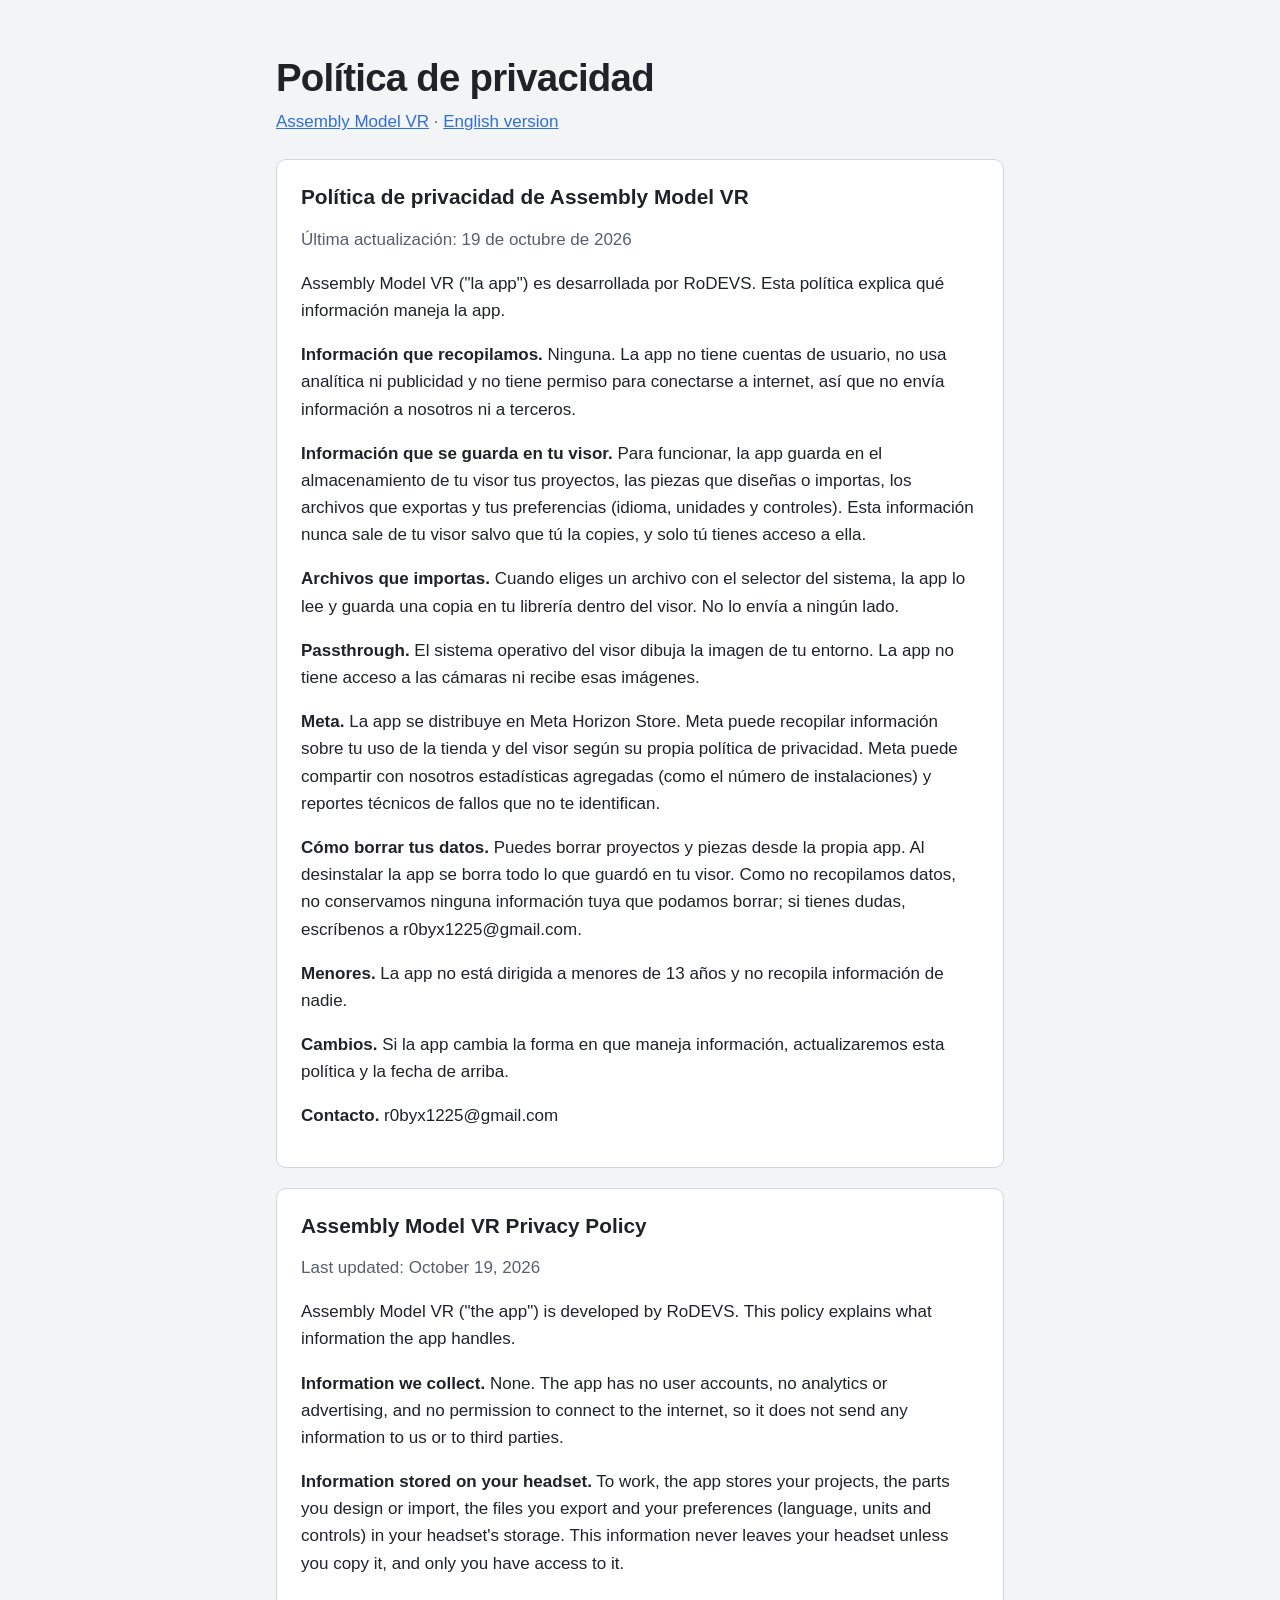
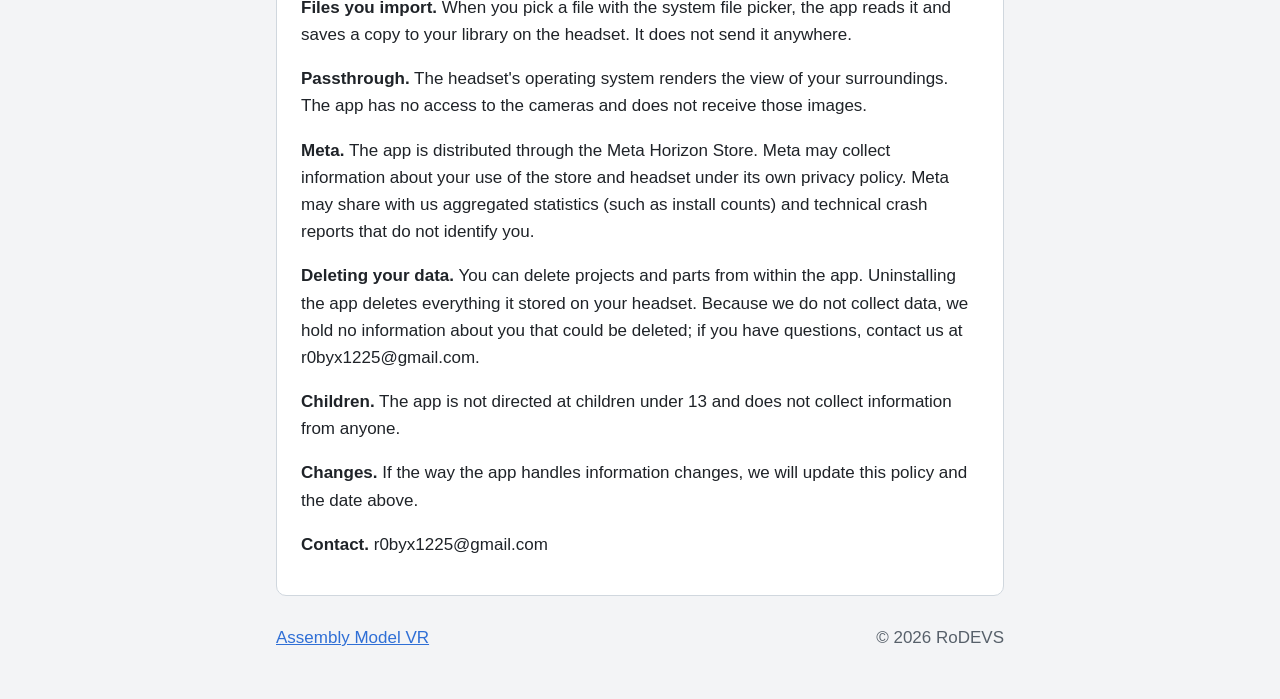
==== privacidad.html @ 55c7a37a "Sitio de Assembly Model VR: página de la app, soporte y política de privacidad Co-Authored-By: Claud" ====
<!doctype html>
<html lang="es">
<head>
<meta charset="utf-8">
<meta name="viewport" content="width=device-width, initial-scale=1">
<title>Privacidad · Assembly Model VR</title>
<meta name="description" content="Política de privacidad de Assembly Model VR / Assembly Model VR privacy policy.">
<link rel="stylesheet" href="estilo.css">
</head>
<body>
<!-- Generado desde docs/meta-horizon/06-privacidad.md con tools/generar-privacidad.py: edita allá y vuelve a generar. -->
<header>
  <h1>Política de privacidad</h1>
  <p class="plataforma"><a href="index.html">Assembly Model VR</a> · <a href="#en">English version</a></p>
</header>
<main>
<section lang="es">
  <h2>Política de privacidad de Assembly Model VR</h2>
  <p class="fecha">Última actualización: 19 de octubre de 2026</p>
  <p>Assembly Model VR ("la app") es desarrollada por RoDEVS. Esta política explica qué información maneja la app.</p>
  <p><strong>Información que recopilamos.</strong> Ninguna. La app no tiene cuentas de usuario, no usa analítica ni publicidad y no tiene permiso para conectarse a internet, así que no envía información a nosotros ni a terceros.</p>
  <p><strong>Información que se guarda en tu visor.</strong> Para funcionar, la app guarda en el almacenamiento de tu visor tus proyectos, las piezas que diseñas o importas, los archivos que exportas y tus preferencias (idioma, unidades y controles). Esta información nunca sale de tu visor salvo que tú la copies, y solo tú tienes acceso a ella.</p>
  <p><strong>Archivos que importas.</strong> Cuando eliges un archivo con el selector del sistema, la app lo lee y guarda una copia en tu librería dentro del visor. No lo envía a ningún lado.</p>
  <p><strong>Passthrough.</strong> El sistema operativo del visor dibuja la imagen de tu entorno. La app no tiene acceso a las cámaras ni recibe esas imágenes.</p>
  <p><strong>Meta.</strong> La app se distribuye en Meta Horizon Store. Meta puede recopilar información sobre tu uso de la tienda y del visor según su propia política de privacidad. Meta puede compartir con nosotros estadísticas agregadas (como el número de instalaciones) y reportes técnicos de fallos que no te identifican.</p>
  <p><strong>Cómo borrar tus datos.</strong> Puedes borrar proyectos y piezas desde la propia app. Al desinstalar la app se borra todo lo que guardó en tu visor. Como no recopilamos datos, no conservamos ninguna información tuya que podamos borrar; si tienes dudas, escríbenos a r0byx1225@gmail.com.</p>
  <p><strong>Menores.</strong> La app no está dirigida a menores de 13 años y no recopila información de nadie.</p>
  <p><strong>Cambios.</strong> Si la app cambia la forma en que maneja información, actualizaremos esta política y la fecha de arriba.</p>
  <p><strong>Contacto.</strong> r0byx1225@gmail.com</p>
</section>
<div id="en"></div>
<section lang="en">
  <h2>Assembly Model VR Privacy Policy</h2>
  <p class="fecha">Last updated: October 19, 2026</p>
  <p>Assembly Model VR ("the app") is developed by RoDEVS. This policy explains what information the app handles.</p>
  <p><strong>Information we collect.</strong> None. The app has no user accounts, no analytics or advertising, and no permission to connect to the internet, so it does not send any information to us or to third parties.</p>
  <p><strong>Information stored on your headset.</strong> To work, the app stores your projects, the parts you design or import, the files you export and your preferences (language, units and controls) in your headset's storage. This information never leaves your headset unless you copy it, and only you have access to it.</p>
  <p><strong>Files you import.</strong> When you pick a file with the system file picker, the app reads it and saves a copy to your library on the headset. It does not send it anywhere.</p>
  <p><strong>Passthrough.</strong> The headset's operating system renders the view of your surroundings. The app has no access to the cameras and does not receive those images.</p>
  <p><strong>Meta.</strong> The app is distributed through the Meta Horizon Store. Meta may collect information about your use of the store and headset under its own privacy policy. Meta may share with us aggregated statistics (such as install counts) and technical crash reports that do not identify you.</p>
  <p><strong>Deleting your data.</strong> You can delete projects and parts from within the app. Uninstalling the app deletes everything it stored on your headset. Because we do not collect data, we hold no information about you that could be deleted; if you have questions, contact us at r0byx1225@gmail.com.</p>
  <p><strong>Children.</strong> The app is not directed at children under 13 and does not collect information from anyone.</p>
  <p><strong>Changes.</strong> If the way the app handles information changes, we will update this policy and the date above.</p>
  <p><strong>Contact.</strong> r0byx1225@gmail.com</p>
</section>
</main>
<footer>
  <a href="index.html">Assembly Model VR</a>
  <span>© 2026 RoDEVS</span>
</footer>
</body>
</html>
---- estilo.css ----
:root {
  --fondo: #f3f4f6;
  --tarjeta: #ffffff;
  --texto: #1f2328;
  --suave: #57606a;
  --acento: #2f6fd6;
  --borde: #d0d7de;
}
@media (prefers-color-scheme: dark) {
  :root {
    --fondo: #16181c;
    --tarjeta: #1f2228;
    --texto: #e6e8eb;
    --suave: #9aa3ad;
    --acento: #73a7ff;
    --borde: #33373e;
  }
}
* { box-sizing: border-box; }
body {
  margin: 0;
  background: var(--fondo);
  color: var(--texto);
  font: 17px/1.6 -apple-system, "Segoe UI", Roboto, "Helvetica Neue", Arial, "Noto Sans", "Liberation Sans", sans-serif;
}
header, main, footer { max-width: 760px; margin: 0 auto; padding: 0 16px; }
header { padding-top: 56px; padding-bottom: 24px; }
h1 { font-size: 2.4rem; line-height: 1.15; margin: 0 0 8px; letter-spacing: -0.02em; }
h2 { font-size: 1.3rem; margin: 0 0 12px; }
h3 { font-size: 1.05rem; margin: 24px 0 6px; }
.lema { font-size: 1.25rem; margin: 0; }
.plataforma, .fecha { color: var(--suave); margin: 4px 0 0; }
section {
  background: var(--tarjeta);
  border: 1px solid var(--borde);
  border-radius: 10px;
  padding: 20px 24px;
  margin-bottom: 20px;
}
ul { padding-left: 20px; }
li { margin-bottom: 6px; }
a { color: var(--acento); }
code { font-size: 0.9em; overflow-wrap: anywhere; }
footer {
  display: flex;
  flex-wrap: wrap;
  gap: 8px 24px;
  justify-content: space-between;
  color: var(--suave);
  padding-top: 8px;
  padding-bottom: 48px;
}
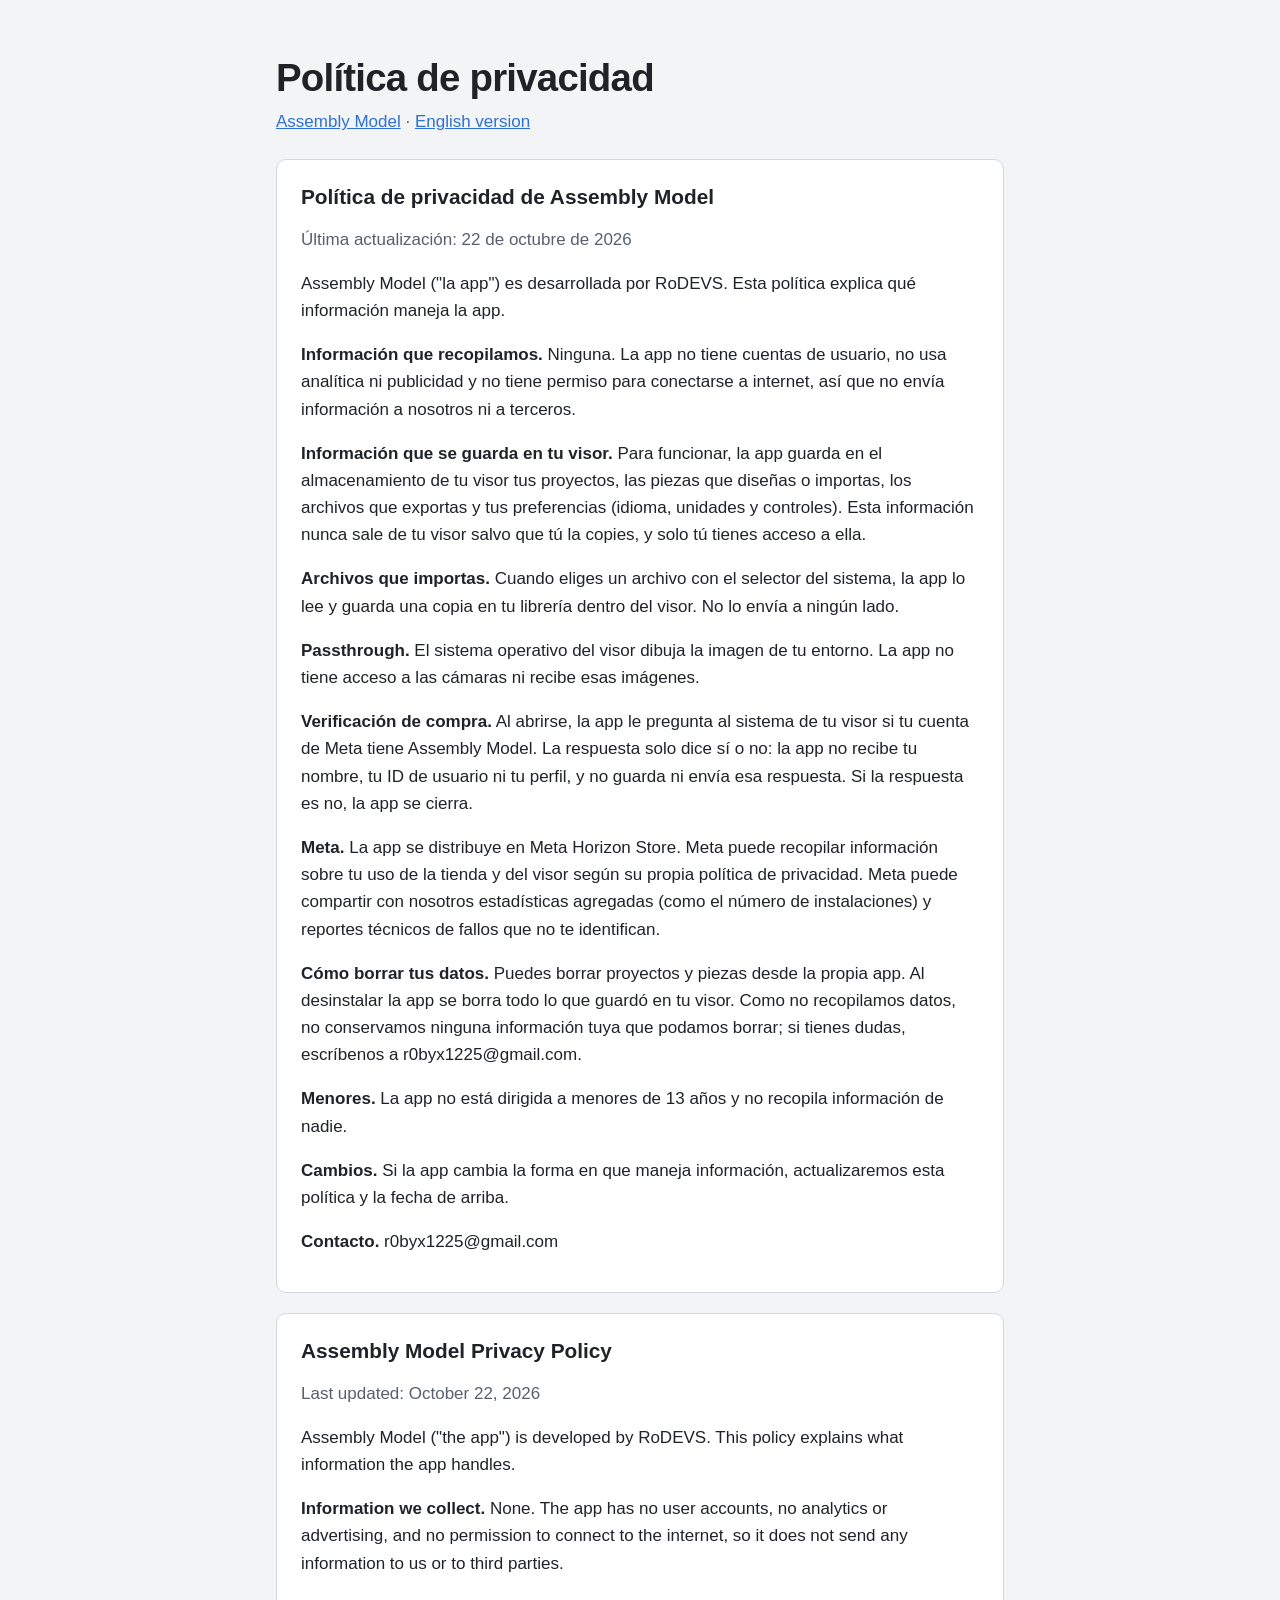
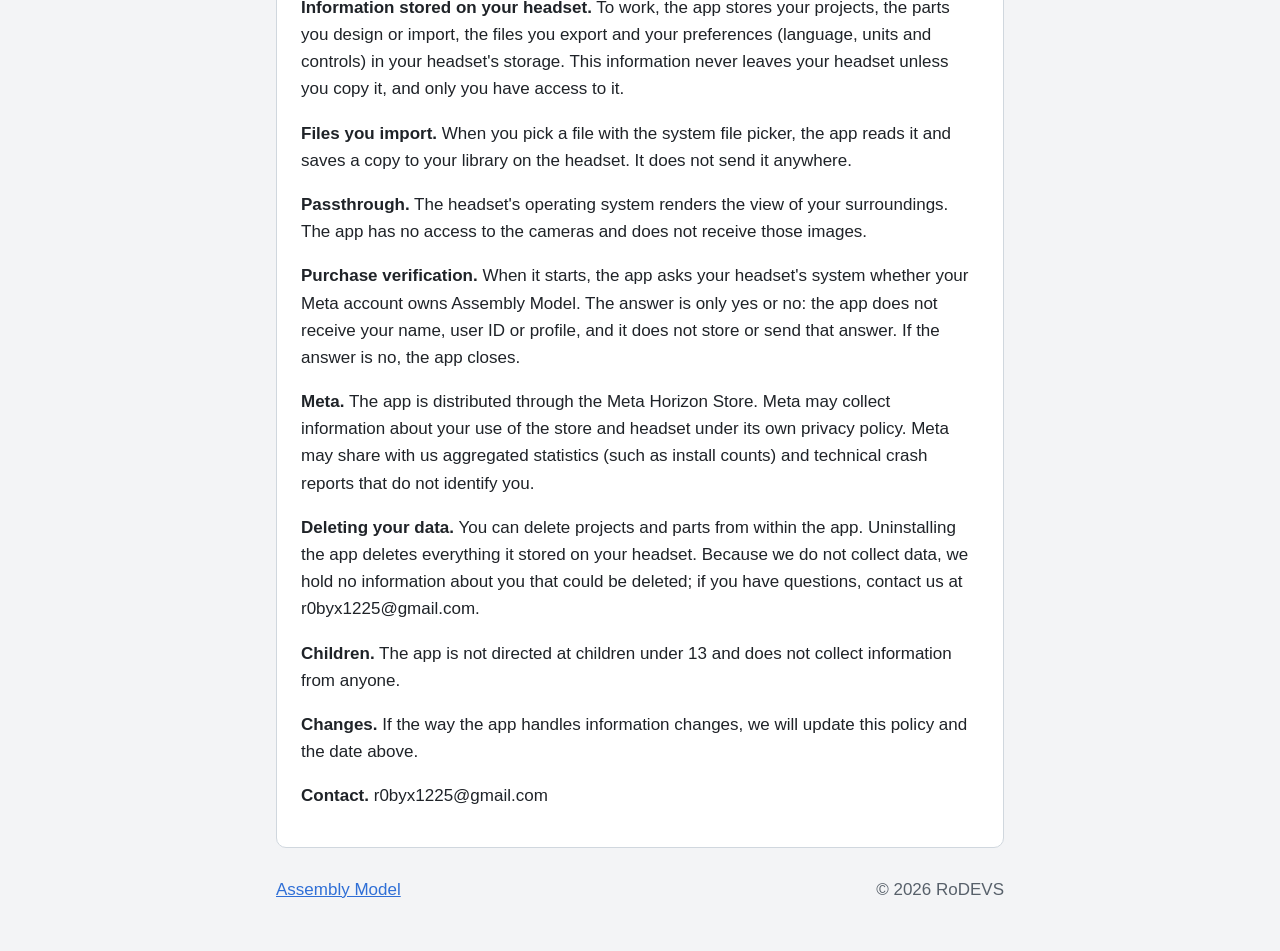
==== commit 71d9cdbb: "Nombre Assembly Model y verificación de compra en la política de privacidad" ====
--- a/privacidad.html
+++ b/privacidad.html
@@ -3,25 +3,26 @@
 <head>
 <meta charset="utf-8">
 <meta name="viewport" content="width=device-width, initial-scale=1">
-<title>Privacidad · Assembly Model VR</title>
-<meta name="description" content="Política de privacidad de Assembly Model VR / Assembly Model VR privacy policy.">
+<title>Privacidad · Assembly Model</title>
+<meta name="description" content="Política de privacidad de Assembly Model / Assembly Model privacy policy.">
 <link rel="stylesheet" href="estilo.css">
 </head>
 <body>
 <!-- Generado desde docs/meta-horizon/06-privacidad.md con tools/generar-privacidad.py: edita allá y vuelve a generar. -->
 <header>
   <h1>Política de privacidad</h1>
-  <p class="plataforma"><a href="index.html">Assembly Model VR</a> · <a href="#en">English version</a></p>
+  <p class="plataforma"><a href="index.html">Assembly Model</a> · <a href="#en">English version</a></p>
 </header>
 <main>
 <section lang="es">
-  <h2>Política de privacidad de Assembly Model VR</h2>
-  <p class="fecha">Última actualización: 19 de octubre de 2026</p>
-  <p>Assembly Model VR ("la app") es desarrollada por RoDEVS. Esta política explica qué información maneja la app.</p>
+  <h2>Política de privacidad de Assembly Model</h2>
+  <p class="fecha">Última actualización: 22 de octubre de 2026</p>
+  <p>Assembly Model ("la app") es desarrollada por RoDEVS. Esta política explica qué información maneja la app.</p>
   <p><strong>Información que recopilamos.</strong> Ninguna. La app no tiene cuentas de usuario, no usa analítica ni publicidad y no tiene permiso para conectarse a internet, así que no envía información a nosotros ni a terceros.</p>
   <p><strong>Información que se guarda en tu visor.</strong> Para funcionar, la app guarda en el almacenamiento de tu visor tus proyectos, las piezas que diseñas o importas, los archivos que exportas y tus preferencias (idioma, unidades y controles). Esta información nunca sale de tu visor salvo que tú la copies, y solo tú tienes acceso a ella.</p>
   <p><strong>Archivos que importas.</strong> Cuando eliges un archivo con el selector del sistema, la app lo lee y guarda una copia en tu librería dentro del visor. No lo envía a ningún lado.</p>
   <p><strong>Passthrough.</strong> El sistema operativo del visor dibuja la imagen de tu entorno. La app no tiene acceso a las cámaras ni recibe esas imágenes.</p>
+  <p><strong>Verificación de compra.</strong> Al abrirse, la app le pregunta al sistema de tu visor si tu cuenta de Meta tiene Assembly Model. La respuesta solo dice sí o no: la app no recibe tu nombre, tu ID de usuario ni tu perfil, y no guarda ni envía esa respuesta. Si la respuesta es no, la app se cierra.</p>
   <p><strong>Meta.</strong> La app se distribuye en Meta Horizon Store. Meta puede recopilar información sobre tu uso de la tienda y del visor según su propia política de privacidad. Meta puede compartir con nosotros estadísticas agregadas (como el número de instalaciones) y reportes técnicos de fallos que no te identifican.</p>
   <p><strong>Cómo borrar tus datos.</strong> Puedes borrar proyectos y piezas desde la propia app. Al desinstalar la app se borra todo lo que guardó en tu visor. Como no recopilamos datos, no conservamos ninguna información tuya que podamos borrar; si tienes dudas, escríbenos a r0byx1225@gmail.com.</p>
   <p><strong>Menores.</strong> La app no está dirigida a menores de 13 años y no recopila información de nadie.</p>
@@ -30,13 +31,14 @@
 </section>
 <div id="en"></div>
 <section lang="en">
-  <h2>Assembly Model VR Privacy Policy</h2>
-  <p class="fecha">Last updated: October 19, 2026</p>
-  <p>Assembly Model VR ("the app") is developed by RoDEVS. This policy explains what information the app handles.</p>
+  <h2>Assembly Model Privacy Policy</h2>
+  <p class="fecha">Last updated: October 22, 2026</p>
+  <p>Assembly Model ("the app") is developed by RoDEVS. This policy explains what information the app handles.</p>
   <p><strong>Information we collect.</strong> None. The app has no user accounts, no analytics or advertising, and no permission to connect to the internet, so it does not send any information to us or to third parties.</p>
   <p><strong>Information stored on your headset.</strong> To work, the app stores your projects, the parts you design or import, the files you export and your preferences (language, units and controls) in your headset's storage. This information never leaves your headset unless you copy it, and only you have access to it.</p>
   <p><strong>Files you import.</strong> When you pick a file with the system file picker, the app reads it and saves a copy to your library on the headset. It does not send it anywhere.</p>
   <p><strong>Passthrough.</strong> The headset's operating system renders the view of your surroundings. The app has no access to the cameras and does not receive those images.</p>
+  <p><strong>Purchase verification.</strong> When it starts, the app asks your headset's system whether your Meta account owns Assembly Model. The answer is only yes or no: the app does not receive your name, user ID or profile, and it does not store or send that answer. If the answer is no, the app closes.</p>
   <p><strong>Meta.</strong> The app is distributed through the Meta Horizon Store. Meta may collect information about your use of the store and headset under its own privacy policy. Meta may share with us aggregated statistics (such as install counts) and technical crash reports that do not identify you.</p>
   <p><strong>Deleting your data.</strong> You can delete projects and parts from within the app. Uninstalling the app deletes everything it stored on your headset. Because we do not collect data, we hold no information about you that could be deleted; if you have questions, contact us at r0byx1225@gmail.com.</p>
   <p><strong>Children.</strong> The app is not directed at children under 13 and does not collect information from anyone.</p>
@@ -45,7 +47,7 @@
 </section>
 </main>
 <footer>
-  <a href="index.html">Assembly Model VR</a>
+  <a href="index.html">Assembly Model</a>
   <span>© 2026 RoDEVS</span>
 </footer>
 </body>
